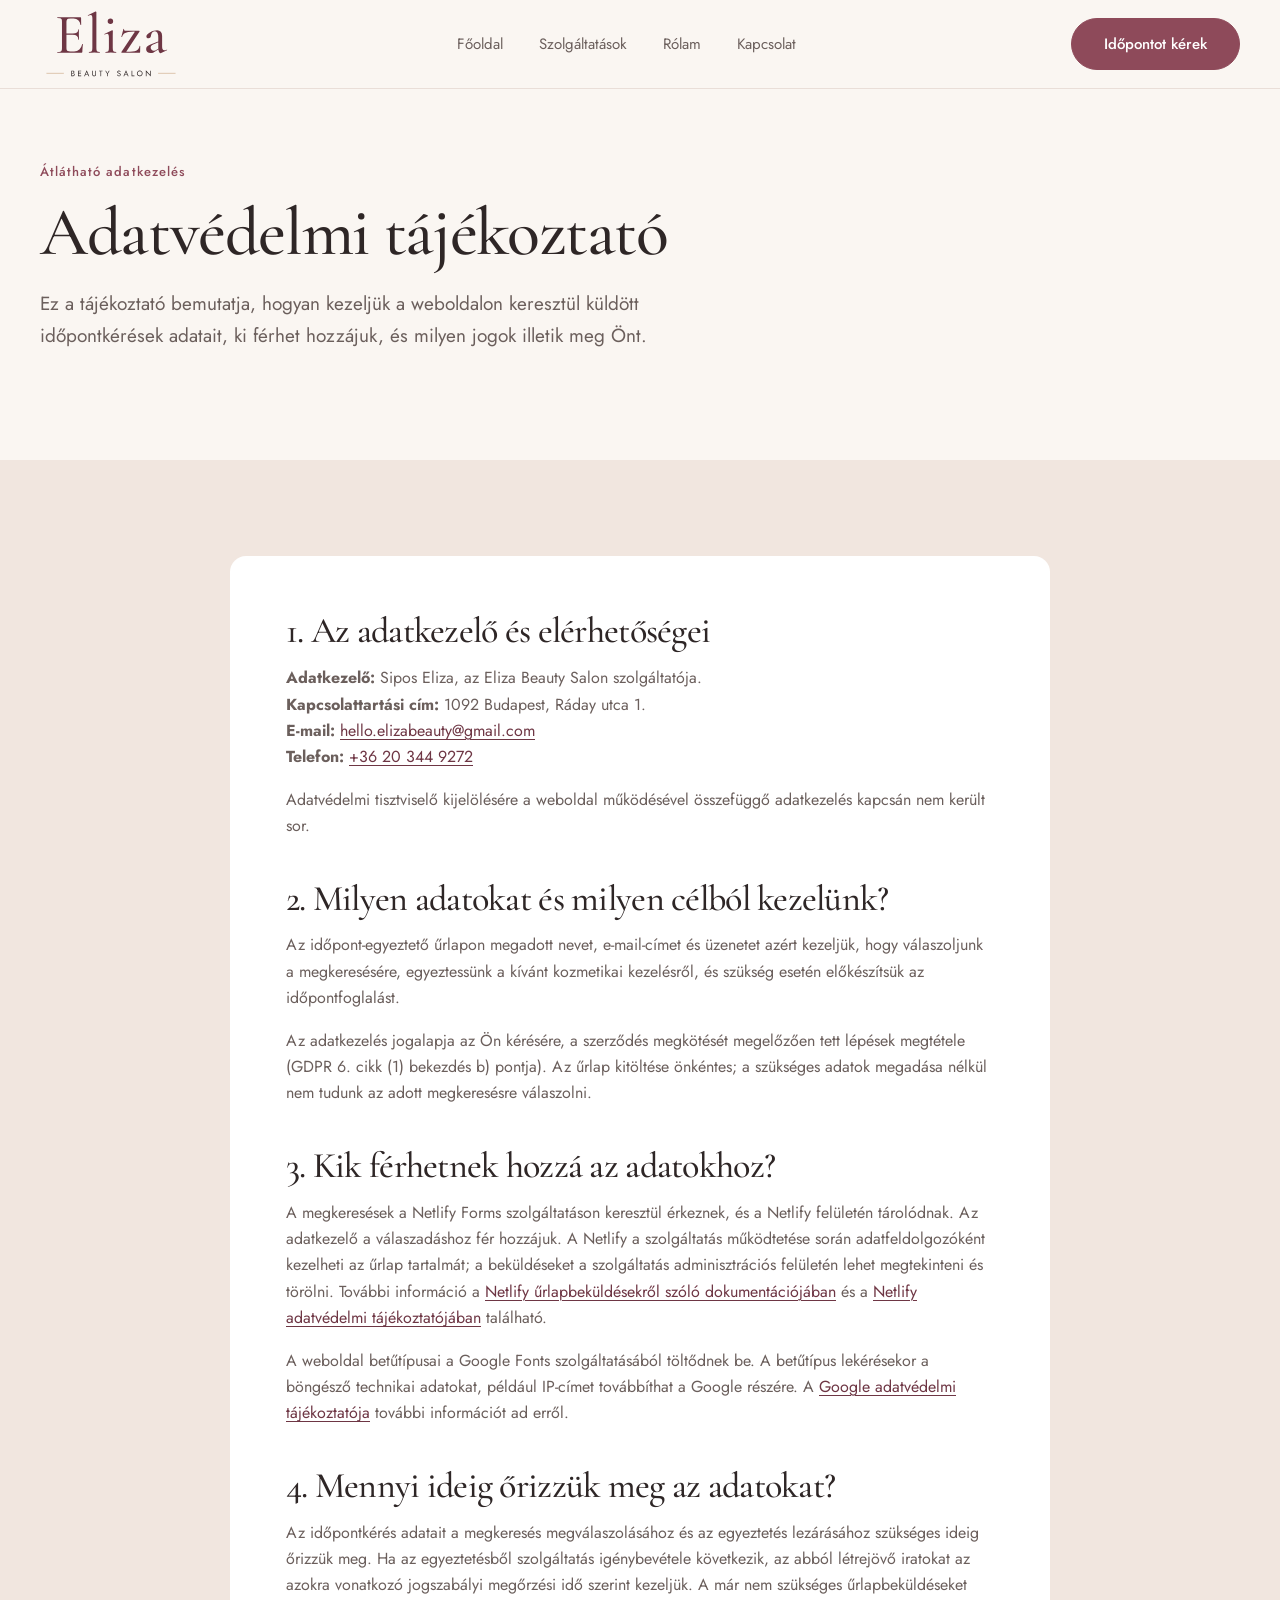
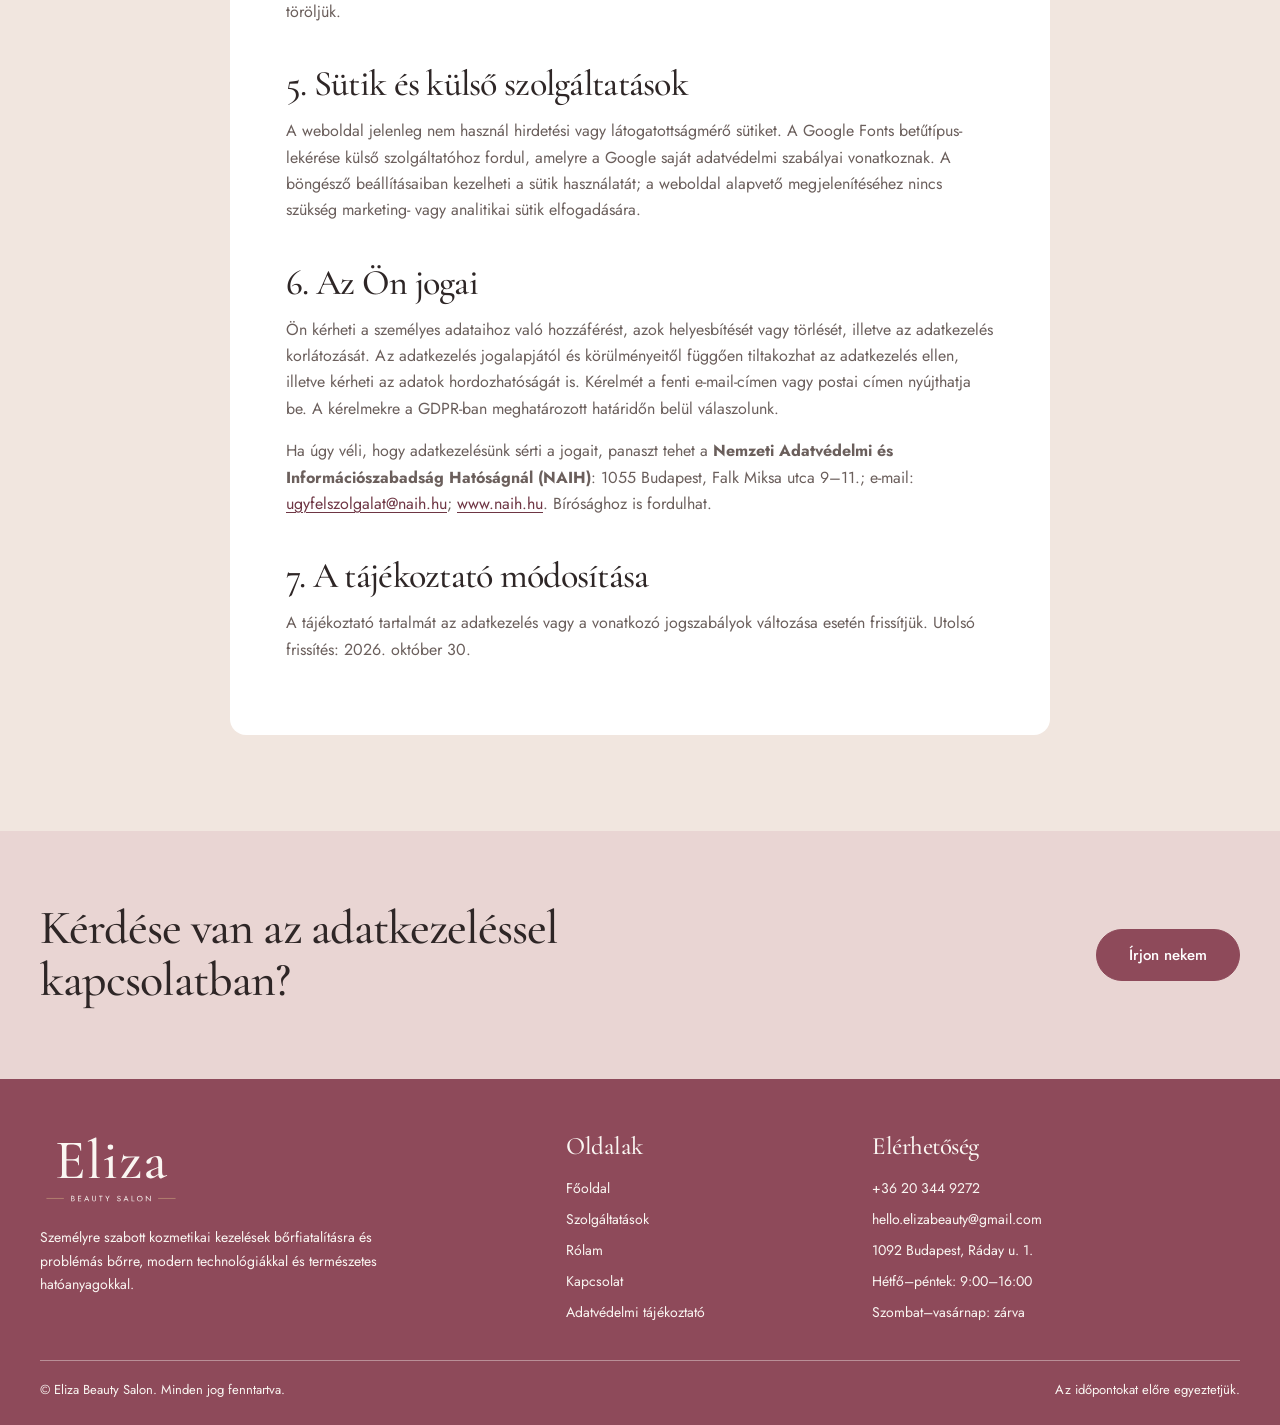
==== Eliza/adatvedelem.html @ fde11d33 "Adatvédelmi tájékoztató elérhetővé tétele" ====
<!doctype html>
<html lang="hu">
<head>
  <meta charset="UTF-8">
  <meta name="viewport" content="width=device-width, initial-scale=1">
  <meta name="description" content="Tájékoztató az Eliza Beauty Salon weboldalán keresztül megadott személyes adatok kezeléséről, az időpontkérésekről és az érintetti jogokról.">
  <meta name="theme-color" content="#FAF6F2">
  <title>Adatvédelmi tájékoztató | Eliza Beauty Salon</title>
  <link rel="canonical" href="https://eliza-beauty-salon-3ac365.netlify.app/adatvedelem.html">
  <meta property="og:type" content="website">
  <meta property="og:locale" content="hu_HU">
  <meta property="og:site_name" content="Eliza Beauty Salon">
  <meta property="og:title" content="Adatvédelmi tájékoztató | Eliza Beauty Salon">
  <meta property="og:description" content="Tájékoztató az Eliza Beauty Salon weboldalán keresztül megadott személyes adatok kezeléséről.">
  <meta property="og:url" content="https://eliza-beauty-salon-3ac365.netlify.app/adatvedelem.html">
  <link rel="icon" href="images/favicon.svg" type="image/svg+xml">
  <link rel="stylesheet" href="aloldalak.css">
</head>
<body>
  <a class="skip-link" href="#tartalom">Ugrás a tartalomra</a>
  <header class="site-header"><div class="shell header-inner"><a class="brand" href="index.html" aria-label="Eliza Beauty Salon – főoldal"><img src="images/logo.svg" alt="Eliza Beauty Salon"></a><button class="menu-toggle" type="button" aria-expanded="false" aria-controls="fomenu" aria-label="Menü megnyitása">☰</button><nav class="main-nav" id="fomenu" aria-label="Fő navigáció"><a href="index.html">Főoldal</a><a href="szolgaltatasok.html">Szolgáltatások</a><a href="rolunk.html">Rólam</a><a href="kapcsolat.html">Kapcsolat</a></nav><a class="button primary header-cta" href="kapcsolat.html#uzenet">Időpontot kérek</a></div></header>
  <main id="tartalom">
    <section class="page-hero"><div class="shell"><p class="eyebrow">Átlátható adatkezelés</p><h1>Adatvédelmi tájékoztató</h1><p class="lead">Ez a tájékoztató bemutatja, hogyan kezeljük a weboldalon keresztül küldött időpontkérések adatait, ki férhet hozzájuk, és milyen jogok illetik meg Önt.</p></div></section>
    <section class="section tinted"><div class="shell"><article class="privacy-copy">
      <h2>1. Az adatkezelő és elérhetőségei</h2>
      <p><strong>Adatkezelő:</strong> Sipos Eliza, az Eliza Beauty Salon szolgáltatója.<br><strong>Kapcsolattartási cím:</strong> 1092 Budapest, Ráday utca 1.<br><strong>E-mail:</strong> <a href="mailto:hello.elizabeauty@gmail.com">hello.elizabeauty@gmail.com</a><br><strong>Telefon:</strong> <a href="tel:+36203449272">+36 20 344 9272</a></p>
      <p>Adatvédelmi tisztviselő kijelölésére a weboldal működésével összefüggő adatkezelés kapcsán nem került sor.</p>

      <h2>2. Milyen adatokat és milyen célból kezelünk?</h2>
      <p>Az időpont-egyeztető űrlapon megadott nevet, e-mail-címet és üzenetet azért kezeljük, hogy válaszoljunk a megkeresésére, egyeztessünk a kívánt kozmetikai kezelésről, és szükség esetén előkészítsük az időpontfoglalást.</p>
      <p>Az adatkezelés jogalapja az Ön kérésére, a szerződés megkötését megelőzően tett lépések megtétele (GDPR 6. cikk (1) bekezdés b) pontja). Az űrlap kitöltése önkéntes; a szükséges adatok megadása nélkül nem tudunk az adott megkeresésre válaszolni.</p>

      <h2>3. Kik férhetnek hozzá az adatokhoz?</h2>
      <p>A megkeresések a Netlify Forms szolgáltatáson keresztül érkeznek, és a Netlify felületén tárolódnak. Az adatkezelő a válaszadáshoz fér hozzájuk. A Netlify a szolgáltatás működtetése során adatfeldolgozóként kezelheti az űrlap tartalmát; a beküldéseket a szolgáltatás adminisztrációs felületén lehet megtekinteni és törölni. További információ a <a href="https://docs.netlify.com/manage/forms/submissions/" target="_blank" rel="noopener noreferrer">Netlify űrlapbeküldésekről szóló dokumentációjában</a> és a <a href="https://www.netlify.com/privacy/" target="_blank" rel="noopener noreferrer">Netlify adatvédelmi tájékoztatójában</a> található.</p>
      <p>A weboldal betűtípusai a Google Fonts szolgáltatásából töltődnek be. A betűtípus lekérésekor a böngésző technikai adatokat, például IP-címet továbbíthat a Google részére. A <a href="https://policies.google.com/privacy" target="_blank" rel="noopener noreferrer">Google adatvédelmi tájékoztatója</a> további információt ad erről.</p>

      <h2>4. Mennyi ideig őrizzük meg az adatokat?</h2>
      <p>Az időpontkérés adatait a megkeresés megválaszolásához és az egyeztetés lezárásához szükséges ideig őrizzük meg. Ha az egyeztetésből szolgáltatás igénybevétele következik, az abból létrejövő iratokat az azokra vonatkozó jogszabályi megőrzési idő szerint kezeljük. A már nem szükséges űrlapbeküldéseket töröljük.</p>

      <h2>5. Sütik és külső szolgáltatások</h2>
      <p>A weboldal jelenleg nem használ hirdetési vagy látogatottságmérő sütiket. A Google Fonts betűtípus-lekérése külső szolgáltatóhoz fordul, amelyre a Google saját adatvédelmi szabályai vonatkoznak. A böngésző beállításaiban kezelheti a sütik használatát; a weboldal alapvető megjelenítéséhez nincs szükség marketing- vagy analitikai sütik elfogadására.</p>

      <h2>6. Az Ön jogai</h2>
      <p>Ön kérheti a személyes adataihoz való hozzáférést, azok helyesbítését vagy törlését, illetve az adatkezelés korlátozását. Az adatkezelés jogalapjától és körülményeitől függően tiltakozhat az adatkezelés ellen, illetve kérheti az adatok hordozhatóságát is. Kérelmét a fenti e-mail-címen vagy postai címen nyújthatja be. A kérelmekre a GDPR-ban meghatározott határidőn belül válaszolunk.</p>
      <p>Ha úgy véli, hogy adatkezelésünk sérti a jogait, panaszt tehet a <strong>Nemzeti Adatvédelmi és Információszabadság Hatóságnál (NAIH)</strong>: 1055 Budapest, Falk Miksa utca 9–11.; e-mail: <a href="mailto:ugyfelszolgalat@naih.hu">ugyfelszolgalat@naih.hu</a>; <a href="https://www.naih.hu/" target="_blank" rel="noopener noreferrer">www.naih.hu</a>. Bírósághoz is fordulhat.</p>

      <h2>7. A tájékoztató módosítása</h2>
      <p>A tájékoztató tartalmát az adatkezelés vagy a vonatkozó jogszabályok változása esetén frissítjük. Utolsó frissítés: 2026. október 30.</p>
    </article></div></section>
    <section class="closing"><div class="shell closing-inner"><h2>Kérdése van az adatkezeléssel kapcsolatban?</h2><a class="button primary" href="mailto:hello.elizabeauty@gmail.com">Írjon nekem</a></div></section>
  </main>
  <footer class="site-footer"><div class="shell"><div class="footer-grid"><div class="footer-brand"><a href="index.html"><img src="logo/logo-feher.svg" alt="Eliza Beauty Salon"></a><p>Személyre szabott kozmetikai kezelések bőrfiatalításra és problémás bőrre, modern technológiákkal és természetes hatóanyagokkal.</p></div><div><h2 class="footer-title">Oldalak</h2><nav class="footer-links" aria-label="Lábléc navigáció"><a href="index.html">Főoldal</a><a href="szolgaltatasok.html">Szolgáltatások</a><a href="rolunk.html">Rólam</a><a href="kapcsolat.html">Kapcsolat</a><a href="adatvedelem.html" aria-current="page">Adatvédelmi tájékoztató</a></nav></div><div><h2 class="footer-title">Elérhetőség</h2><div class="footer-links"><a href="tel:+36203449272">+36 20 344 9272</a><a href="mailto:hello.elizabeauty@gmail.com">hello.elizabeauty@gmail.com</a><span>1092 Budapest, Ráday u. 1.</span><span>Hétfő–péntek: 9:00–16:00</span><span>Szombat–vasárnap: zárva</span></div></div></div><div class="footer-bottom"><p>© Eliza Beauty Salon. Minden jog fenntartva.</p><p>Az időpontokat előre egyeztetjük.</p></div></div></footer>
  <script>const menuButton=document.querySelector('.menu-toggle');const nav=document.querySelector('.main-nav');menuButton.addEventListener('click',()=>{const open=menuButton.getAttribute('aria-expanded')!=='true';menuButton.setAttribute('aria-expanded',String(open));menuButton.setAttribute('aria-label',open?'Menü bezárása':'Menü megnyitása');nav.classList.toggle('open',open)});</script>
</body>
</html>
---- Eliza/aloldalak.css ----
@import url('https://fonts.googleapis.com/css2?family=Cormorant+Garamond:wght@500;600&family=Jost:wght@400;500&display=swap');

:root {
  --rosewood: #8E4A5A;
  --rosewood-deep: #6E3644;
  --sand: #C9A27E;
  --cream: #FAF6F2;
  --powder: #F1E6DF;
  --cocoa: #2E2626;
  --muted: #6B5F5C;
  --line: #E3D6CF;
  --serif: 'Cormorant Garamond', Georgia, serif;
  --sans: 'Jost', system-ui, sans-serif;
}

* { box-sizing: border-box; }
html { scroll-behavior: smooth; scroll-padding-top: 100px; }
body { margin: 0; color: var(--cocoa); background: var(--cream); font: 400 16px/1.65 var(--sans); }
img { display: block; max-width: 100%; }
a { color: inherit; }
button, input, textarea { font: inherit; }
:focus-visible { outline: 3px solid var(--sand); outline-offset: 4px; }
.shell { width: min(1200px, calc(100% - 48px)); margin-inline: auto; }
.skip-link { position: absolute; z-index: 100; top: 8px; left: 8px; padding: 12px 18px; color: white; background: var(--rosewood-deep); transform: translateY(-150%); }
.skip-link:focus { transform: translateY(0); }
.site-header { position: sticky; z-index: 10; top: 0; border-bottom: 1px solid rgba(227,214,207,.75); background: rgba(250,246,242,.96); backdrop-filter: blur(12px); }
.header-inner { min-height: 88px; display: flex; align-items: center; justify-content: space-between; gap: 32px; }
.brand img { width: 142px; height: auto; }
.main-nav { display: flex; align-items: center; gap: clamp(18px, 3vw, 36px); }
.main-nav a { position: relative; color: var(--muted); text-decoration: none; font-size: 15px; }
.main-nav a:hover, .main-nav a[aria-current="page"] { color: var(--rosewood); }
.main-nav a[aria-current="page"]::after { position: absolute; right: 0; bottom: -8px; left: 0; height: 1px; background: var(--sand); content: ''; }
.menu-toggle { display: none; border: 1px solid var(--line); border-radius: 50%; width: 48px; height: 48px; color: var(--rosewood); background: transparent; cursor: pointer; }
.button { min-height: 48px; display: inline-flex; align-items: center; justify-content: center; padding: 16px 32px; border: 1px solid var(--rosewood); border-radius: 999px; color: var(--rosewood); background: transparent; text-align: center; text-decoration: none; font-size: 15px; font-weight: 500; line-height: 1.2; transition: background-color .2s ease, color .2s ease; }
.button:hover { color: white; background: var(--rosewood-deep); border-color: var(--rosewood-deep); }
.button.primary { color: white; background: var(--rosewood); }
.button.primary:hover { background: var(--rosewood-deep); }
.button.light { color: var(--cocoa); border-color: var(--cream); background: var(--cream); }
.button.light:hover { color: white; border-color: var(--rosewood); background: var(--rosewood); }
.eyebrow { margin: 0 0 16px; color: var(--rosewood); font-size: 13px; font-weight: 500; letter-spacing: .08em; }
h1, h2, h3, p { margin-top: 0; }
h1, h2, h3 { font-family: var(--serif); font-weight: 500; letter-spacing: -.02em; }
h1 { max-width: 760px; margin-bottom: 20px; font-size: clamp(42px, 6vw, 68px); line-height: 1.02; }
h2 { margin-bottom: 18px; font-size: clamp(34px, 4vw, 48px); line-height: 1.08; }
h3 { margin-bottom: 10px; font-size: 28px; line-height: 1.15; }
.lead { max-width: 660px; margin-bottom: 28px; color: var(--muted); font-size: clamp(17px, 1.6vw, 19px); line-height: 1.7; }
.page-hero { padding: 72px 0 80px; }
.hero-grid { display: grid; grid-template-columns: minmax(0, 1fr) minmax(320px, .88fr); gap: clamp(40px, 7vw, 88px); align-items: center; }
.hero-grid.reverse { grid-template-columns: minmax(320px, .88fr) minmax(0, 1fr); }
.hero-grid.reverse .hero-copy { order: 2; }
.hero-grid.reverse .hero-image { order: 1; }
.hero-image { position: relative; min-height: 440px; overflow: hidden; border-radius: 220px 220px 16px 16px; background: var(--powder); }
.hero-image img { position: absolute; inset: 0; width: 100%; height: 100%; object-fit: cover; object-position: center 35%; }
.hero-image img.contain { object-fit: contain; }
.hero-image::after { position: absolute; right: 20px; bottom: 20px; width: 68px; height: 68px; border: 1px solid rgba(250,246,242,.8); border-radius: 50%; content: ''; }
.section { padding: 96px 0; }
.section.tinted { background: var(--powder); }
.section-heading { max-width: 700px; margin-bottom: 44px; }
.section-heading p:last-child { margin-bottom: 0; color: var(--muted); }
.treatment-list { border-top: 1px solid rgba(142,74,90,.3); }
.treatment-row { display: grid; grid-template-columns: minmax(190px, .68fr) minmax(0, 1.32fr); gap: 48px; padding: 36px 0; border-bottom: 1px solid rgba(142,74,90,.3); }
.treatment-row h3 { margin: 0; }
.treatment-row p { max-width: 680px; margin-bottom: 16px; color: var(--muted); }
.treatment-row ul, .package ul { margin: 0; padding-left: 20px; }
.treatment-row li, .package li { padding: 4px 0; }
.small-note { color: var(--muted); font-size: 14px; }
.package-grid { display: grid; grid-template-columns: repeat(3, minmax(0, 1fr)); gap: 16px; align-items: stretch; }
.package { display: flex; flex-direction: column; padding: 32px; border: 1px solid var(--line); border-radius: 16px; background: #fff; }
.package:nth-child(2) { border-color: rgba(142,74,90,.48); background: #fffaf7; }
.package h3 { min-height: 62px; }
.package .price { margin: 0 0 14px; color: var(--rosewood); font: 500 38px/1.1 var(--serif); }
.package p { color: var(--muted); }
.package ul { margin: 0 0 24px; color: var(--muted); font-size: 14px; }
.package .button { margin-top: auto; }
.assurance { display: grid; grid-template-columns: .75fr 1.25fr; gap: 36px; align-items: center; padding: 36px clamp(24px, 5vw, 64px); border-radius: 16px; color: white; background: var(--rosewood); }
.assurance h2 { margin: 0; color: white; font-size: clamp(32px, 4vw, 44px); }
.assurance p { margin: 0; color: rgba(255,255,255,.84); }
.story-grid { display: grid; grid-template-columns: minmax(280px, .8fr) minmax(0, 1.2fr); gap: clamp(40px, 7vw, 88px); align-items: start; }
.story-image { position: sticky; top: 120px; overflow: hidden; min-height: 540px; border-radius: 180px 180px 16px 16px; background: var(--powder); }
.story-image img { position: absolute; inset: 0; width: 100%; height: 100%; object-fit: cover; }
.story-copy p { color: var(--muted); }
.milestones { display: grid; grid-template-columns: repeat(4, 1fr); margin: 36px 0 0; padding: 24px 0 0; border-top: 1px solid var(--line); list-style: none; }
.milestones li { padding-right: 18px; color: var(--muted); font-size: 14px; }
.milestones strong { display: block; margin-bottom: 5px; color: var(--rosewood); font: 500 32px/1 var(--serif); }
.values { display: grid; grid-template-columns: repeat(2, minmax(0, 1fr)); gap: 0 48px; }
.value { display: grid; grid-template-columns: 44px 1fr; gap: 16px; padding: 24px 0; border-top: 1px solid var(--line); }
.value-mark { color: var(--rosewood); font: 500 30px/1 var(--serif); }
.value h3 { margin: 0 0 6px; font-size: 25px; }
.value p { margin: 0; color: var(--muted); }
.contact-grid { display: grid; grid-template-columns: minmax(270px, .8fr) minmax(0, 1.2fr); gap: clamp(36px, 7vw, 88px); align-items: start; }
.contact-card { padding: 32px; border-radius: 16px; background: var(--powder); }
.contact-card dl { margin: 28px 0 0; }
.contact-card dl > div { padding: 16px 0; border-top: 1px solid rgba(142,74,90,.2); }
.contact-card dt { color: var(--muted); font-size: 14px; }
.contact-card dd { margin: 3px 0 0; font-size: 17px; }
.contact-card a { color: var(--rosewood-deep); text-decoration-thickness: 1px; text-underline-offset: 3px; }
.contact-form { padding: clamp(24px, 4vw, 40px); border: 1px solid var(--line); border-radius: 16px; background: #fff; }
.contact-form h2 { font-size: 38px; }
.field { margin-bottom: 18px; }
.field label { display: block; margin-bottom: 7px; color: var(--muted); font-size: 14px; }
.field input, .field textarea { width: 100%; padding: 16px; border: 1px solid var(--line); border-radius: 12px; color: var(--cocoa); background: white; }
.field input { min-height: 48px; }
.field textarea { min-height: 148px; resize: vertical; }
.field input:focus, .field textarea:focus { border-color: var(--rosewood); outline: 2px solid rgba(142,74,90,.15); }
.faq-list { max-width: 820px; border-top: 1px solid var(--line); }
.faq-list details { padding: 20px 0; border-bottom: 1px solid var(--line); }
.faq-list summary { color: var(--cocoa); font: 500 25px/1.25 var(--serif); cursor: pointer; }
.faq-list details p { margin: 12px 0 0; color: var(--muted); }
.privacy-copy { max-width: 820px; margin-inline: auto; padding: clamp(24px, 5vw, 56px); border-radius: 16px; background: #fff; }
.privacy-copy h2 { margin: 40px 0 14px; font-size: clamp(28px, 3vw, 36px); }
.privacy-copy h2:first-child { margin-top: 0; }
.privacy-copy p { color: var(--muted); }
.privacy-copy a { color: var(--rosewood-deep); text-decoration-thickness: 1px; text-underline-offset: 3px; }
.closing { padding: 72px 0; color: var(--cocoa); background: #E9D5D3; }
.closing-inner { display: flex; align-items: center; justify-content: space-between; gap: 32px; }
.closing h2 { max-width: 680px; margin: 0; color: var(--cocoa); }
.site-footer { padding: 52px 0 24px; color: var(--cream); background: var(--rosewood); }
.footer-grid { display: grid; grid-template-columns: 1.3fr .7fr 1fr; gap: 48px; padding-bottom: 36px; }
.footer-brand img { width: 142px; margin-bottom: 18px; }
.footer-brand p { max-width: 370px; color: var(--cream); font-size: 14px; }
.footer-title { margin-bottom: 16px; color: var(--cream); font: 500 25px/1.2 var(--serif); }
.footer-links { display: grid; gap: 8px; font-size: 14px; }
.footer-links a { color: var(--cream); text-decoration: none; }
.footer-links a:hover { color: white; text-decoration: underline; text-underline-offset: 3px; }
.footer-bottom { display: flex; justify-content: space-between; gap: 16px; padding-top: 18px; border-top: 1px solid rgba(250,246,242,.4); color: var(--cream); font-size: 13px; }
.footer-bottom p { margin: 0; }
@media (max-width: 820px) {
  .main-nav { gap: 16px; }
  .header-cta { display: none; }
  .hero-grid, .hero-grid.reverse, .story-grid, .contact-grid { grid-template-columns: 1fr 1fr; gap: 28px; }
  .hero-image { min-height: 380px; }
  .story-image { min-height: 440px; }
  .package-grid { grid-template-columns: 1fr 1fr; }
  .package:last-child { grid-column: 1 / -1; }
  .footer-grid { grid-template-columns: 1fr 1fr; }
  .footer-brand { grid-column: 1 / -1; }
}
@media (max-width: 620px) {
  html { scroll-padding-top: 80px; }
  .shell { width: min(100% - 40px, 540px); }
  .header-inner { min-height: 72px; }
  .brand img { width: 126px; }
  .menu-toggle { display: inline-grid; place-items: center; }
  .main-nav { position: absolute; top: 71px; right: 0; left: 0; display: none; align-items: stretch; gap: 0; padding: 8px 20px 20px; border-bottom: 1px solid var(--line); background: var(--cream); }
  .main-nav.open { display: grid; }
  .main-nav a { padding: 12px 0; border-bottom: 1px solid var(--line); }
  .main-nav a[aria-current="page"]::after { display: none; }
  .page-hero { padding: 44px 0 56px; }
  .hero-grid, .hero-grid.reverse, .story-grid, .contact-grid { grid-template-columns: 1fr; }
  .hero-grid.reverse .hero-copy, .hero-grid.reverse .hero-image { order: initial; }
  .hero-image { min-height: 350px; }
  .section { padding: 64px 0; }
  .section-heading { margin-bottom: 30px; }
  .treatment-row { grid-template-columns: 1fr; gap: 12px; padding: 26px 0; }
  .package-grid, .values { grid-template-columns: 1fr; }
  .package:last-child { grid-column: auto; }
  .package h3 { min-height: 0; }
  .assurance { grid-template-columns: 1fr; gap: 14px; }
  .story-image { position: relative; top: auto; min-height: 420px; }
  .milestones { grid-template-columns: 1fr 1fr; gap: 18px 8px; }
  .closing { padding: 56px 0; }
  .closing-inner { align-items: flex-start; flex-direction: column; }
  .footer-grid { grid-template-columns: 1fr; gap: 28px; }
  .footer-brand { grid-column: auto; }
  .footer-bottom { flex-direction: column; }
}
@media (prefers-reduced-motion: reduce) {
  *, *::before, *::after { scroll-behavior: auto !important; transition-duration: .01ms !important; animation-duration: .01ms !important; }
}
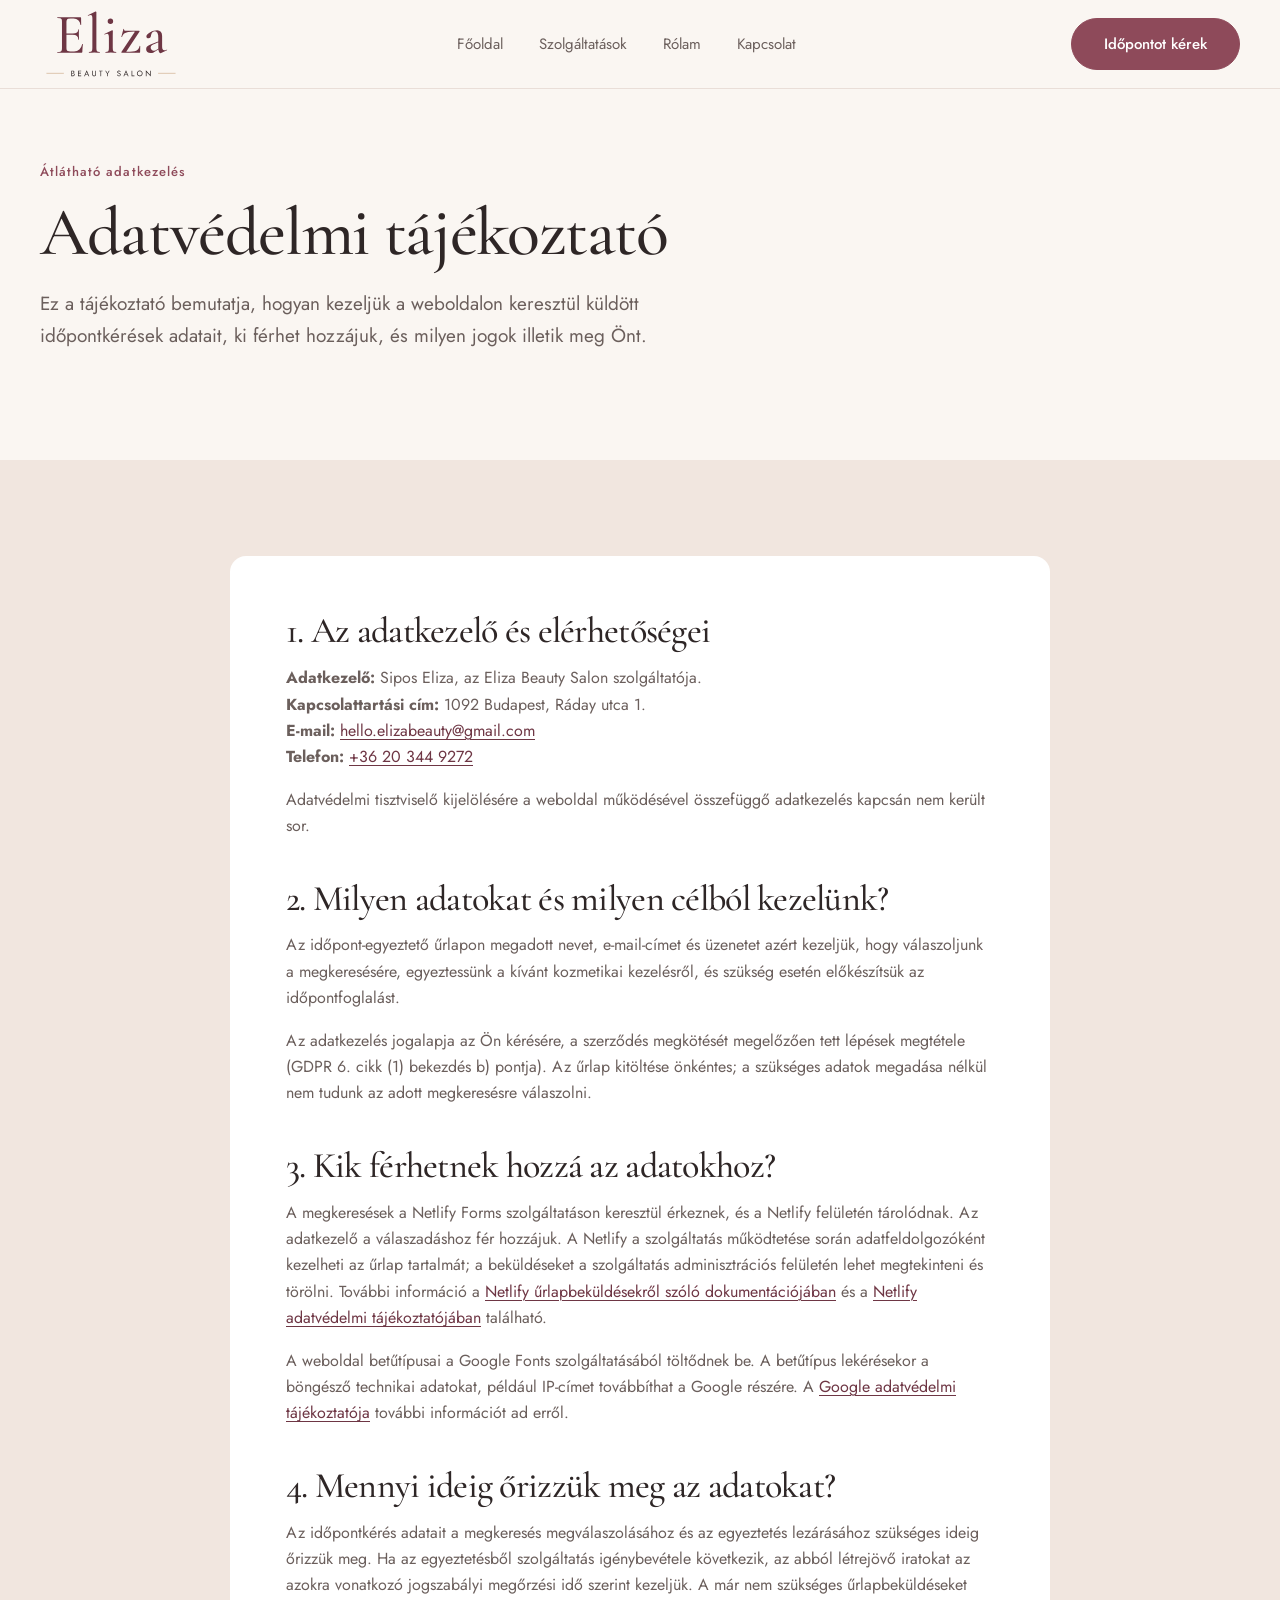
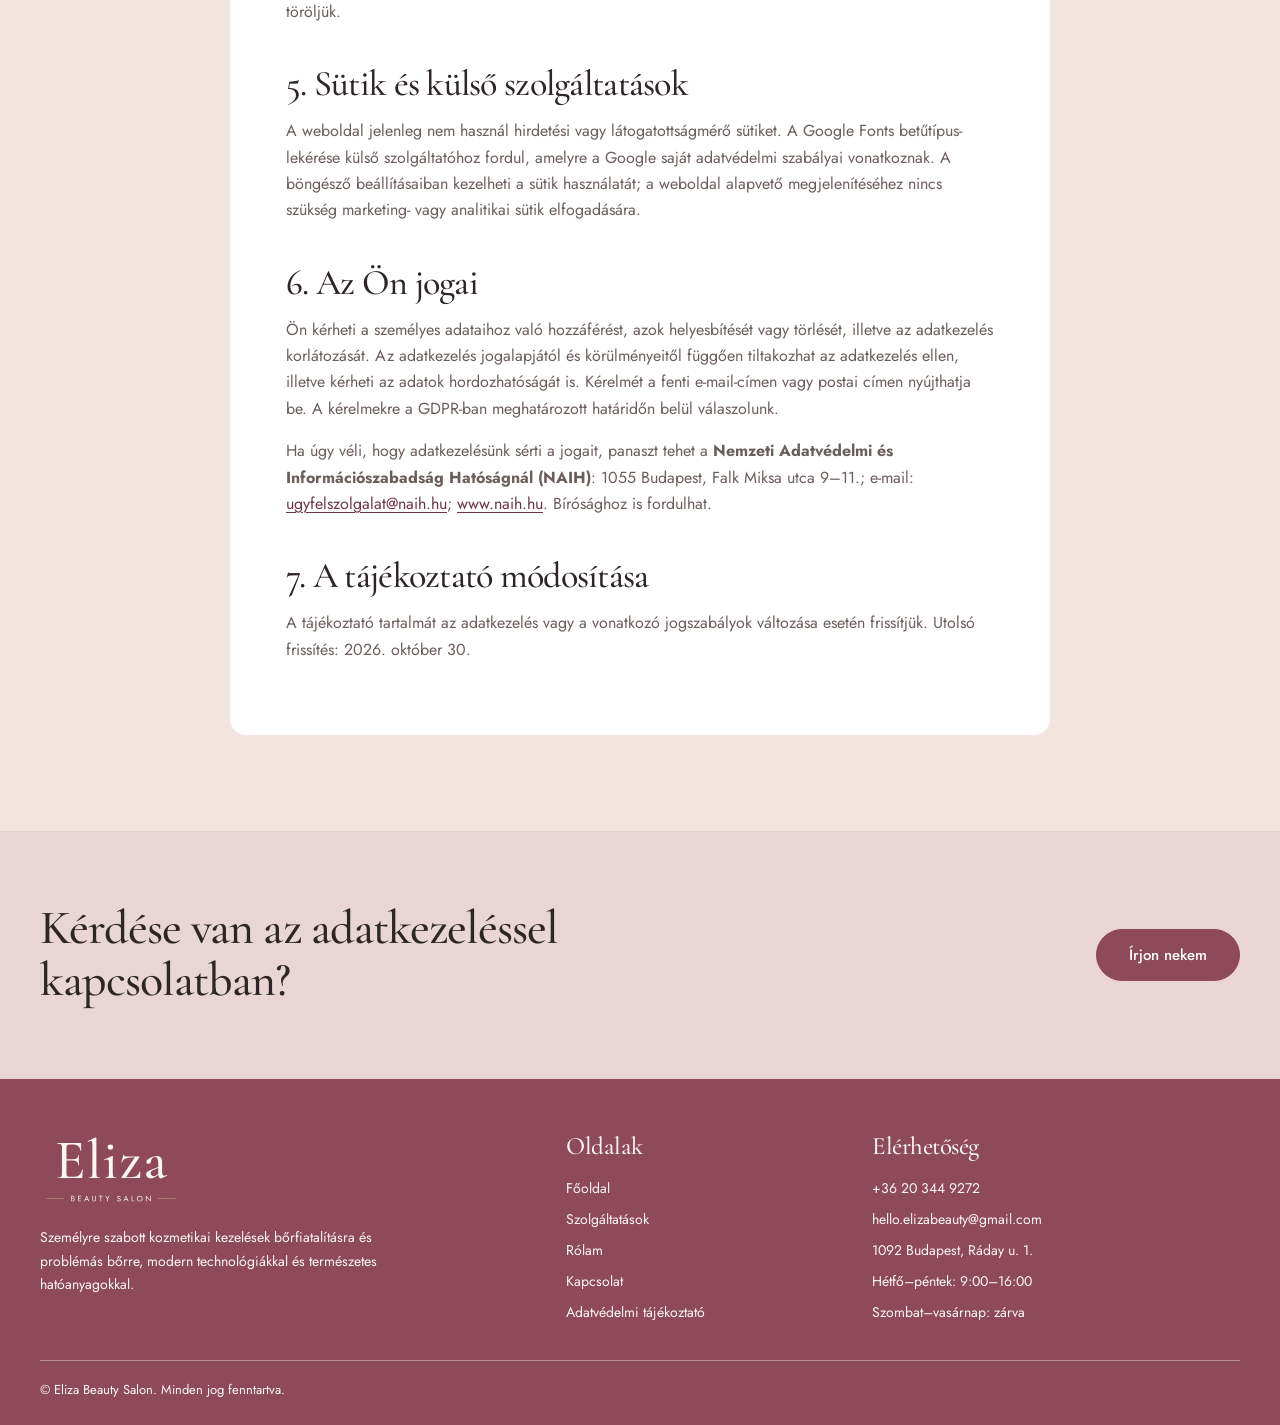
==== commit 7db8b6c6: "Lábléc alsó jobb szövegének eltávolítása" ====
--- a/Eliza/adatvedelem.html
+++ b/Eliza/adatvedelem.html
@@ -49,7 +49,7 @@
     </article></div></section>
     <section class="closing"><div class="shell closing-inner"><h2>Kérdése van az adatkezeléssel kapcsolatban?</h2><a class="button primary" href="mailto:hello.elizabeauty@gmail.com">Írjon nekem</a></div></section>
   </main>
-  <footer class="site-footer"><div class="shell"><div class="footer-grid"><div class="footer-brand"><a href="index.html"><img src="logo/logo-feher.svg" alt="Eliza Beauty Salon"></a><p>Személyre szabott kozmetikai kezelések bőrfiatalításra és problémás bőrre, modern technológiákkal és természetes hatóanyagokkal.</p></div><div><h2 class="footer-title">Oldalak</h2><nav class="footer-links" aria-label="Lábléc navigáció"><a href="index.html">Főoldal</a><a href="szolgaltatasok.html">Szolgáltatások</a><a href="rolunk.html">Rólam</a><a href="kapcsolat.html">Kapcsolat</a><a href="adatvedelem.html" aria-current="page">Adatvédelmi tájékoztató</a></nav></div><div><h2 class="footer-title">Elérhetőség</h2><div class="footer-links"><a href="tel:+36203449272">+36 20 344 9272</a><a href="mailto:hello.elizabeauty@gmail.com">hello.elizabeauty@gmail.com</a><span>1092 Budapest, Ráday u. 1.</span><span>Hétfő–péntek: 9:00–16:00</span><span>Szombat–vasárnap: zárva</span></div></div></div><div class="footer-bottom"><p>© Eliza Beauty Salon. Minden jog fenntartva.</p><p>Az időpontokat előre egyeztetjük.</p></div></div></footer>
+  <footer class="site-footer"><div class="shell"><div class="footer-grid"><div class="footer-brand"><a href="index.html"><img src="logo/logo-feher.svg" alt="Eliza Beauty Salon"></a><p>Személyre szabott kozmetikai kezelések bőrfiatalításra és problémás bőrre, modern technológiákkal és természetes hatóanyagokkal.</p></div><div><h2 class="footer-title">Oldalak</h2><nav class="footer-links" aria-label="Lábléc navigáció"><a href="index.html">Főoldal</a><a href="szolgaltatasok.html">Szolgáltatások</a><a href="rolunk.html">Rólam</a><a href="kapcsolat.html">Kapcsolat</a><a href="adatvedelem.html" aria-current="page">Adatvédelmi tájékoztató</a></nav></div><div><h2 class="footer-title">Elérhetőség</h2><div class="footer-links"><a href="tel:+36203449272">+36 20 344 9272</a><a href="mailto:hello.elizabeauty@gmail.com">hello.elizabeauty@gmail.com</a><span>1092 Budapest, Ráday u. 1.</span><span>Hétfő–péntek: 9:00–16:00</span><span>Szombat–vasárnap: zárva</span></div></div></div><div class="footer-bottom"><p>© Eliza Beauty Salon. Minden jog fenntartva.</p></div></div></footer>
   <script>const menuButton=document.querySelector('.menu-toggle');const nav=document.querySelector('.main-nav');menuButton.addEventListener('click',()=>{const open=menuButton.getAttribute('aria-expanded')!=='true';menuButton.setAttribute('aria-expanded',String(open));menuButton.setAttribute('aria-label',open?'Menü bezárása':'Menü megnyitása');nav.classList.toggle('open',open)});</script>
 </body>
 </html>
